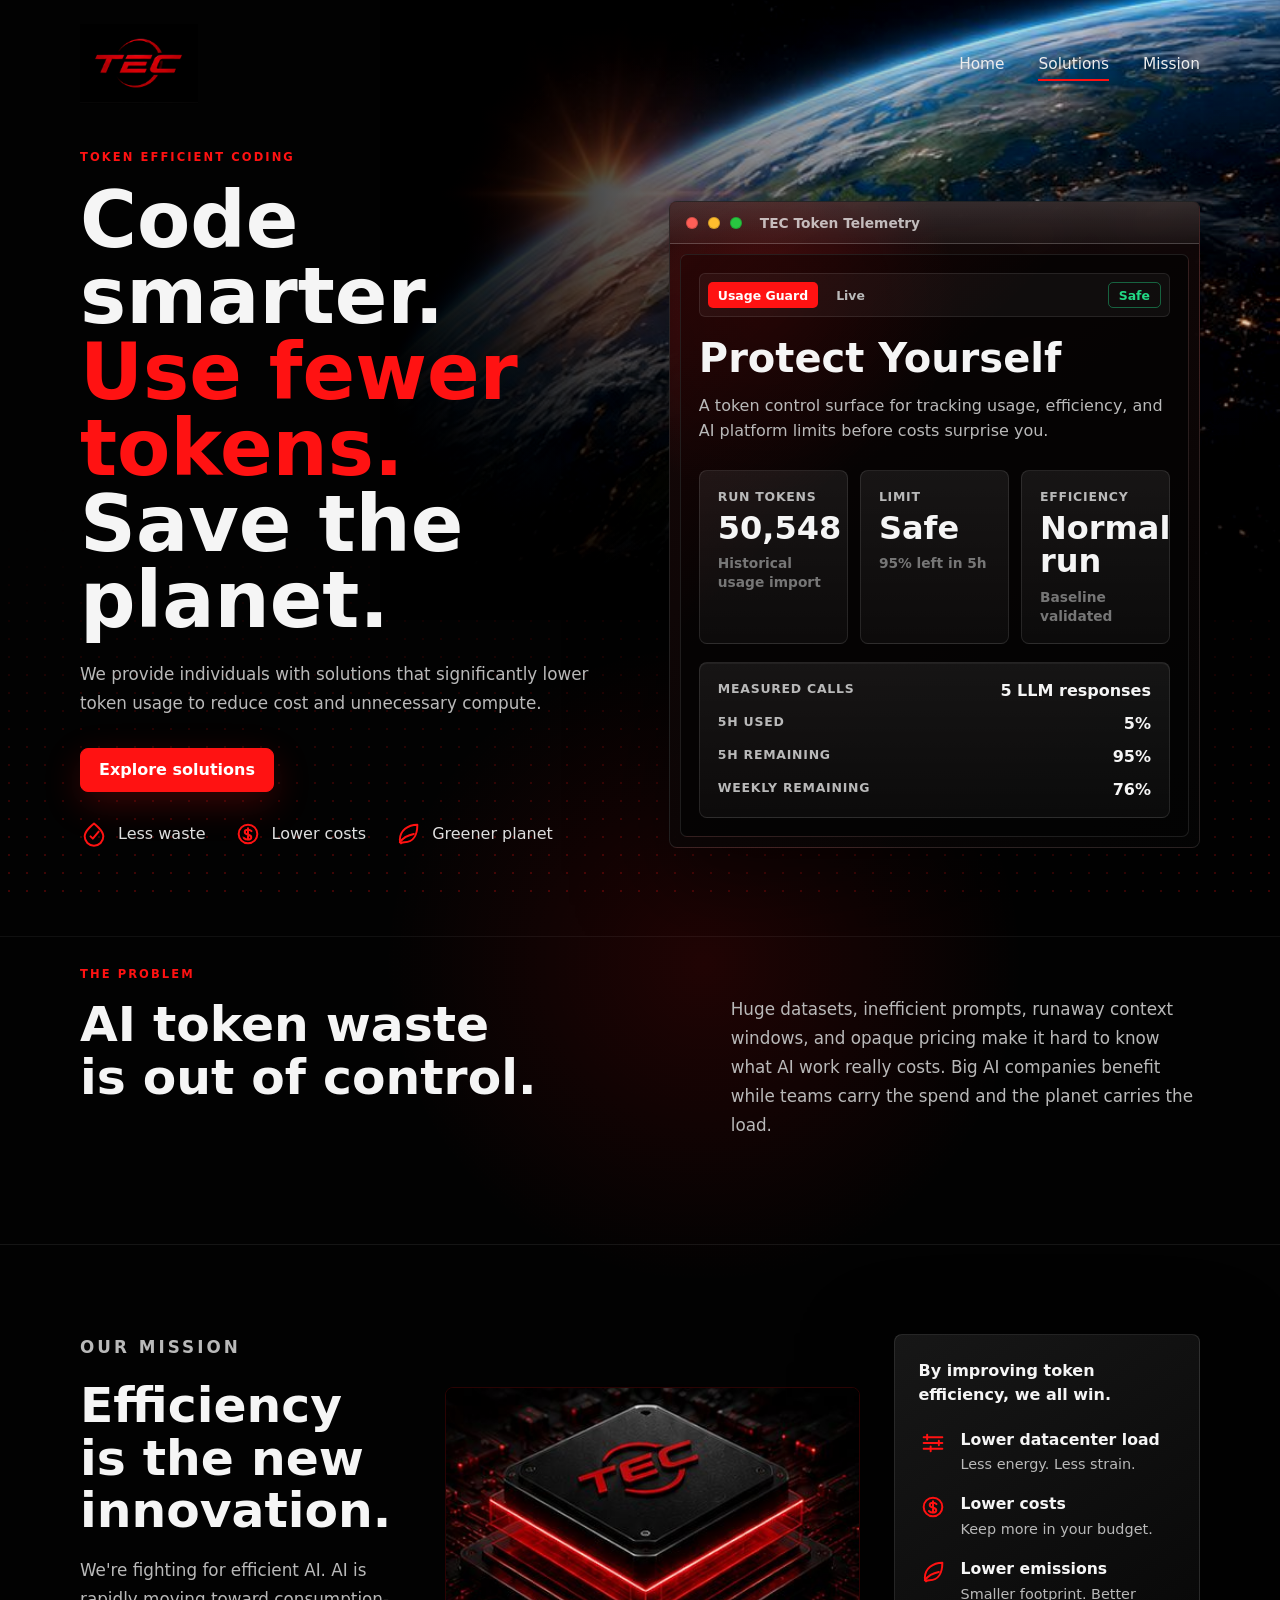
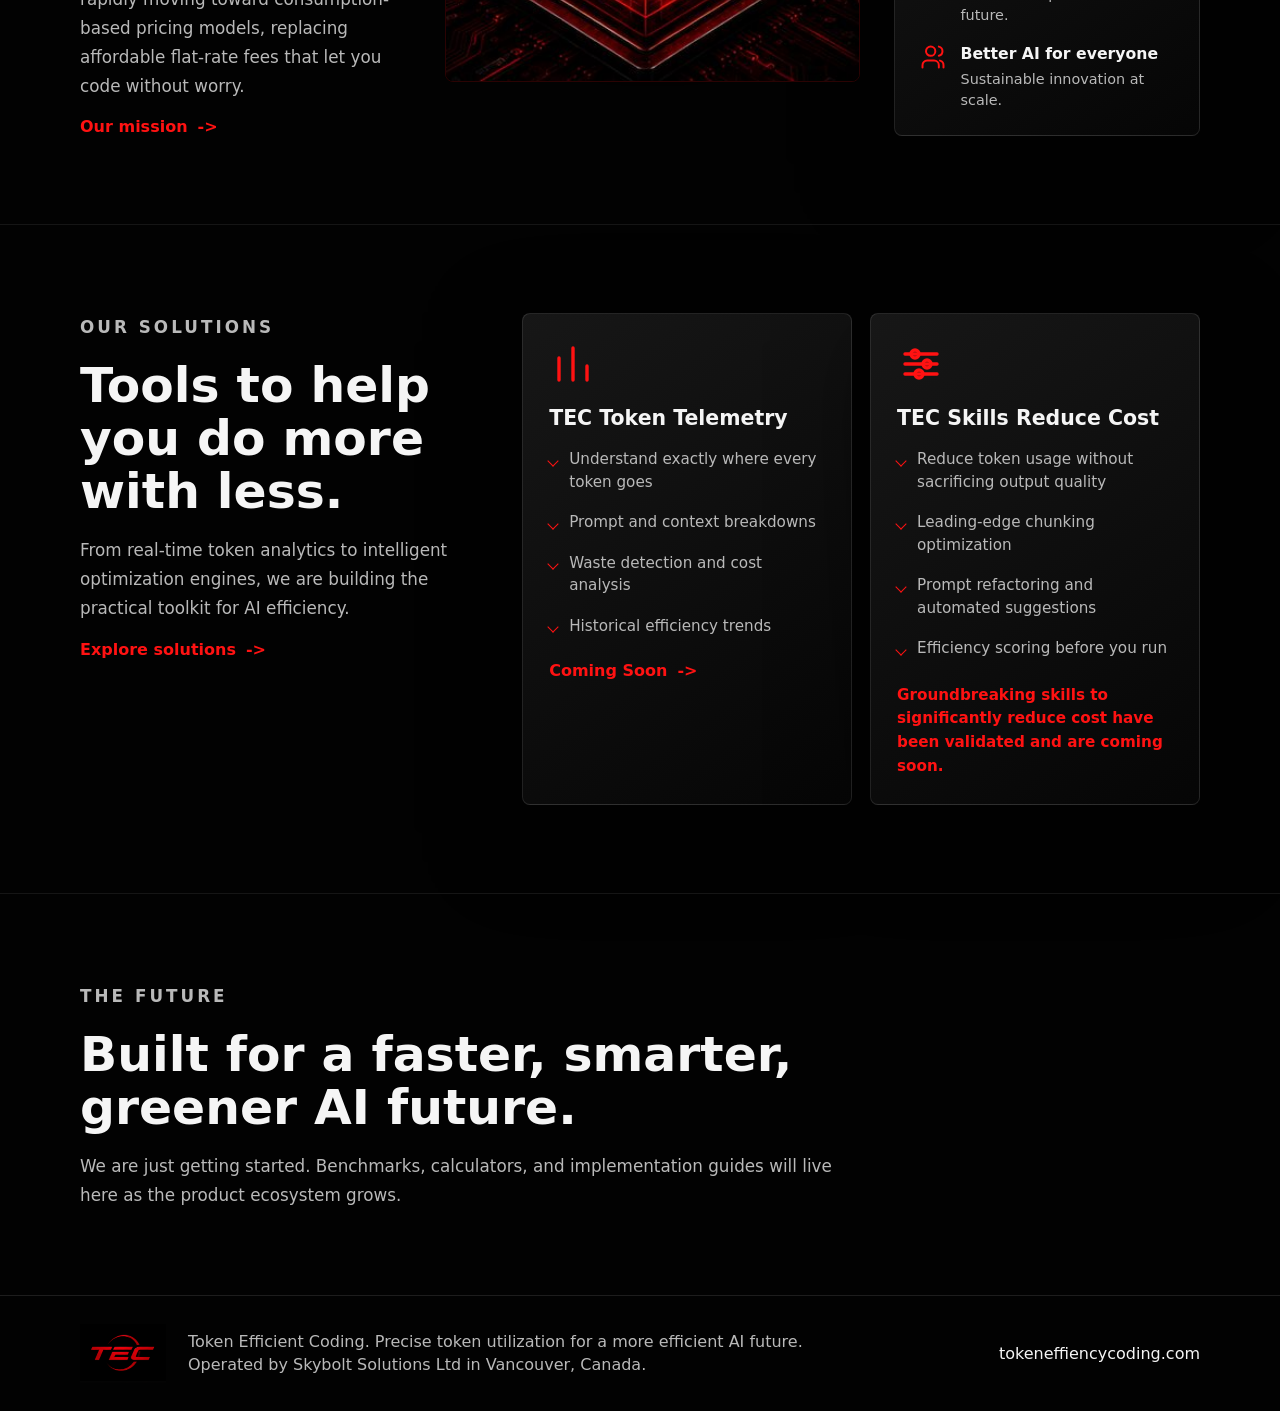
==== index.html @ a9af1e2c "Initial Token Efficient Coding site" ====
<!doctype html>
<html lang="en">
  <head>
    <meta charset="utf-8">
    <meta name="viewport" content="width=device-width, initial-scale=1">
    <meta
      name="description"
      content="Token Efficient Coding helps teams understand token utilization, reduce AI waste, lower costs, and build greener AI systems."
    >
    <title>Token Efficient Coding</title>
    <link rel="icon" href="assets/tec-logo-primary.png">
    <link rel="preload" href="assets/hero-earth.jpg" as="image">
    <link rel="stylesheet" href="styles.css">
  </head>
  <body>
    <header class="site-header" data-header>
      <a class="brand" href="#home" aria-label="Token Efficient Coding home">
        <img src="assets/tec-logo-primary.png" alt="TEC">
      </a>

      <button class="nav-toggle" type="button" aria-label="Open navigation" aria-expanded="false" data-nav-toggle>
        <span></span>
        <span></span>
        <span></span>
      </button>

      <nav class="site-nav" aria-label="Primary navigation" data-nav>
        <a href="#home" class="is-active">Home</a>
        <a href="#solutions">Solutions</a>
        <a href="mission.html">Mission</a>
      </nav>
    </header>

    <main id="home">
      <section class="hero section-pad" aria-labelledby="hero-title">
        <div class="hero-media" aria-hidden="true"></div>
        <div class="shell hero-grid">
          <div class="hero-copy">
            <p class="eyebrow">Token Efficient Coding</p>
            <h1 id="hero-title">
              Code smarter.
              <span>Use fewer tokens.</span>
              Save the planet.
            </h1>
            <p class="lede">
              We provide individuals with solutions that significantly lower token usage to
              reduce cost and unnecessary compute.
            </p>

            <div class="hero-actions" aria-label="Primary actions">
              <a class="button primary" href="#solutions">Explore solutions</a>
            </div>

            <ul class="value-list" aria-label="Core benefits">
              <li>
                <svg viewBox="0 0 24 24" aria-hidden="true"><path d="M4 14a8 8 0 0 0 16 0c0-5-8-11-8-11S4 9 4 14Z"></path><path d="m9 14 2 2 5-6"></path></svg>
                Less waste
              </li>
              <li>
                <svg viewBox="0 0 24 24" aria-hidden="true"><circle cx="12" cy="12" r="8"></circle><path d="M12 7v10M15 9.5c-.7-.8-1.7-1.2-3-1.2-1.7 0-2.8.8-2.8 2 0 3.2 5.6 1.4 5.6 4.4 0 1.2-1 2.1-2.9 2.1-1.4 0-2.6-.5-3.4-1.4"></path></svg>
                Lower costs
              </li>
              <li>
                <svg viewBox="0 0 24 24" aria-hidden="true"><path d="M20 4C12 4 5 9 5 17c0 2 1 3 1 3s1-1 3-1c8 0 11-7 11-15Z"></path><path d="M5 19c3-4 7-6 12-7"></path></svg>
                Greener planet
              </li>
            </ul>
          </div>

          <aside class="telemetry-card" aria-label="TEC token telemetry preview">
            <div class="telemetry-window">
              <span></span>
              <span></span>
              <span></span>
              <strong>TEC Token Telemetry</strong>
            </div>
            <div class="telemetry-body">
              <div class="telemetry-toolbar" aria-label="Telemetry controls">
                <span>Usage Guard</span>
                <span>Live</span>
                <span>Safe</span>
              </div>
              <h2>Protect Yourself</h2>
              <p class="telemetry-lede">
                A token control surface for tracking usage, efficiency, and AI platform limits
                before costs surprise you.
              </p>
              <div class="telemetry-stats">
                <div>
                  <span>Run tokens</span>
                  <strong>50,548</strong>
                  <em>Historical usage import</em>
                </div>
                <div>
                  <span>Limit</span>
                  <strong>Safe</strong>
                  <em>95% left in 5h</em>
                </div>
                <div>
                  <span>Efficiency</span>
                  <strong>Normal run</strong>
                  <em>Baseline validated</em>
                </div>
              </div>
              <div class="telemetry-panel">
                <div><span>Measured calls</span><strong>5 LLM responses</strong></div>
                <div><span>5h used</span><strong>5%</strong></div>
                <div><span>5h remaining</span><strong>95%</strong></div>
                <div><span>Weekly remaining</span><strong>76%</strong></div>
              </div>
            </div>
          </aside>
        </div>
      </section>

      <section class="problem section-pad" aria-labelledby="problem-title">
        <div class="shell split">
          <div>
            <p class="eyebrow">The Problem</p>
            <h2 id="problem-title">AI token waste is out of control.</h2>
          </div>
          <div class="copy-block">
            <p>
              Huge datasets, inefficient prompts, runaway context windows, and opaque pricing
              make it hard to know what AI work really costs. Big AI companies benefit while
              teams carry the spend and the planet carries the load.
            </p>
          </div>
        </div>
      </section>

      <section id="mission" class="mission section-pad" aria-labelledby="mission-title">
        <div class="shell mission-grid">
          <div class="mission-copy">
            <p class="eyebrow">Our Mission</p>
            <h2 id="mission-title">Efficiency is the new innovation.</h2>
            <p>
              We're fighting for efficient AI. AI is rapidly moving toward consumption-based
              pricing models, replacing affordable flat-rate fees that let you code without worry.
            </p>
            <a class="text-link" href="mission.html">Our mission</a>
          </div>

          <div class="chip-visual">
            <img src="assets/tec-chip.jpg" alt="TEC chip glowing red on a circuit board">
          </div>

          <div class="benefit-panel">
            <p>By improving token efficiency, we all win.</p>
            <ul>
              <li>
                <svg viewBox="0 0 24 24" aria-hidden="true"><path d="M4 7h16M4 12h16M4 17h16"></path><path d="M7 5v4M17 10v4M10 15v4"></path></svg>
                <span><strong>Lower datacenter load</strong>Less energy. Less strain.</span>
              </li>
              <li>
                <svg viewBox="0 0 24 24" aria-hidden="true"><circle cx="12" cy="12" r="8"></circle><path d="M12 7v10M15 9.5c-.7-.8-1.7-1.2-3-1.2-1.7 0-2.8.8-2.8 2 0 3.2 5.6 1.4 5.6 4.4 0 1.2-1 2.1-2.9 2.1-1.4 0-2.6-.5-3.4-1.4"></path></svg>
                <span><strong>Lower costs</strong>Keep more in your budget.</span>
              </li>
              <li>
                <svg viewBox="0 0 24 24" aria-hidden="true"><path d="M20 4C12 4 5 9 5 17c0 2 1 3 1 3s1-1 3-1c8 0 11-7 11-15Z"></path><path d="M5 19c3-4 7-6 12-7"></path></svg>
                <span><strong>Lower emissions</strong>Smaller footprint. Better future.</span>
              </li>
              <li>
                <svg viewBox="0 0 24 24" aria-hidden="true"><path d="M17 21v-2a4 4 0 0 0-4-4H7a4 4 0 0 0-4 4v2"></path><circle cx="10" cy="7" r="4"></circle><path d="M21 21v-2a4 4 0 0 0-3-3.9"></path><path d="M17 3.1a4 4 0 0 1 0 7.8"></path></svg>
                <span><strong>Better AI for everyone</strong>Sustainable innovation at scale.</span>
              </li>
            </ul>
          </div>
        </div>
      </section>

      <section id="solutions" class="solutions section-pad" aria-labelledby="solutions-title">
        <div class="shell solutions-grid">
          <div class="section-intro">
            <p class="eyebrow">Our Solutions</p>
            <h2 id="solutions-title">Tools to help you do more with less.</h2>
            <p>
              From real-time token analytics to intelligent optimization engines, we are
              building the practical toolkit for AI efficiency.
            </p>
            <a class="text-link" href="#documentation">Explore solutions</a>
          </div>

          <article class="solution-card">
            <svg class="solution-icon" viewBox="0 0 24 24" aria-hidden="true"><path d="M5 20V9M12 20V4M19 20v-7"></path></svg>
            <h3>TEC Token Telemetry</h3>
            <ul>
              <li>Understand exactly where every token goes</li>
              <li>Prompt and context breakdowns</li>
              <li>Waste detection and cost analysis</li>
              <li>Historical efficiency trends</li>
            </ul>
            <a class="text-link" href="#documentation">Coming Soon</a>
          </article>

          <article class="solution-card">
            <svg class="solution-icon" viewBox="0 0 24 24" aria-hidden="true"><path d="M4 7h16M4 12h16M4 17h16"></path><circle cx="9" cy="7" r="2"></circle><circle cx="15" cy="12" r="2"></circle><circle cx="11" cy="17" r="2"></circle></svg>
            <h3>TEC Skills Reduce Cost</h3>
            <ul>
              <li>Reduce token usage without sacrificing output quality</li>
              <li>Leading-edge chunking optimization</li>
              <li>Prompt refactoring and automated suggestions</li>
              <li>Efficiency scoring before you run</li>
            </ul>
            <p class="coming-soon">Groundbreaking skills to significantly reduce cost have been validated and are coming soon.</p>
          </article>
        </div>
      </section>

      <section id="documentation" class="future section-pad" aria-labelledby="future-title">
        <div class="shell future-grid">
          <div>
            <p class="eyebrow">The Future</p>
            <h2 id="future-title">Built for a faster, smarter, greener AI future.</h2>
            <p>
              We are just getting started. Benchmarks, calculators, and implementation
              guides will live here as the product ecosystem grows.
            </p>
          </div>
        </div>
      </section>
    </main>

    <footer class="site-footer">
      <div class="shell footer-inner">
        <img src="assets/tec-logo-primary.png" alt="TEC">
        <div class="footer-copy">
          <p>Token Efficient Coding. Precise token utilization for a more efficient AI future.</p>
          <p>Operated by Skybolt Solutions Ltd in Vancouver, Canada.</p>
        </div>
        <a href="https://tokeneffiencycoding.com">tokeneffiencycoding.com</a>
      </div>
    </footer>

    <script src="script.js"></script>
  </body>
</html>
---- styles.css ----
:root {
  color-scheme: dark;
  --bg: #020202;
  --bg-soft: #080808;
  --panel: rgba(18, 18, 18, .74);
  --panel-strong: rgba(22, 22, 22, .92);
  --line: rgba(255, 255, 255, .11);
  --line-strong: rgba(255, 255, 255, .18);
  --text: #f5f5f5;
  --muted: #b9b9b9;
  --dim: #767676;
  --red: #ff1212;
  --red-soft: rgba(255, 18, 18, .14);
  --green: #22d985;
  --amber: #ffb454;
  --shell: min(1120px, calc(100% - 48px));
  --radius: 8px;
  --shadow: 0 28px 90px rgba(0, 0, 0, .52);
  font-family: Inter, ui-sans-serif, system-ui, -apple-system, BlinkMacSystemFont, "Segoe UI", sans-serif;
}

* {
  box-sizing: border-box;
}

html {
  scroll-behavior: smooth;
}

body {
  margin: 0;
  min-width: 320px;
  background:
    radial-gradient(circle at 80% 4%, rgba(40, 133, 197, .22), transparent 28rem),
    radial-gradient(circle at 55% 32%, rgba(255, 18, 18, .12), transparent 20rem),
    var(--bg);
  color: var(--text);
}

body::after {
  content: "";
  position: fixed;
  inset: auto 0 0;
  z-index: -1;
  height: 42vh;
  pointer-events: none;
  background-image: radial-gradient(circle, rgba(255, 18, 18, .34) 0 1px, transparent 1.4px);
  background-size: 18px 18px;
  mask-image: linear-gradient(to top, rgba(0, 0, 0, .75), transparent);
}

img,
svg {
  display: block;
}

a {
  color: inherit;
  text-decoration: none;
}

.shell {
  width: var(--shell);
  margin-inline: auto;
}

.section-pad {
  padding: 88px 0;
}

.site-header {
  position: fixed;
  top: 0;
  left: 0;
  right: 0;
  z-index: 10;
  display: flex;
  align-items: center;
  justify-content: space-between;
  width: var(--shell);
  margin: 0 auto;
  padding: 24px 0;
  transition: padding .2s ease, background .2s ease, border-color .2s ease;
}

.site-header.is-scrolled {
  width: min(1120px, calc(100% - 24px));
  margin-top: 10px;
  padding: 10px 14px;
  background: rgba(0, 0, 0, .78);
  border: 1px solid var(--line);
  border-radius: var(--radius);
  backdrop-filter: blur(18px);
}

.brand img {
  width: 118px;
  height: auto;
}

.site-nav {
  display: flex;
  align-items: center;
  gap: 34px;
  color: #ededed;
  font-size: .96rem;
}

.site-nav a {
  position: relative;
  padding: 8px 0;
}

.site-nav a::after {
  content: "";
  position: absolute;
  left: 0;
  right: 0;
  bottom: 0;
  height: 2px;
  background: var(--red);
  transform: scaleX(0);
  transform-origin: left;
  transition: transform .18s ease;
}

.site-nav a:hover::after,
.site-nav a.is-active::after {
  transform: scaleX(1);
}

.nav-toggle {
  display: none;
}

.hero {
  position: relative;
  min-height: 820px;
  padding-top: 150px;
  overflow: hidden;
}

.hero-media {
  position: absolute;
  inset: 0 0 auto auto;
  width: min(72vw, 900px);
  height: 620px;
  background:
    linear-gradient(90deg, #020202 0%, rgba(2, 2, 2, .72) 22%, rgba(2, 2, 2, .16) 58%, rgba(2, 2, 2, .02) 100%),
    linear-gradient(0deg, #020202 0%, rgba(2, 2, 2, 0) 36%),
    url("assets/hero-earth.jpg") center / cover no-repeat;
  filter: saturate(1.04) contrast(1.04);
}

.hero-grid {
  position: relative;
  display: grid;
  grid-template-columns: minmax(0, 1.02fr) minmax(360px, .98fr);
  gap: 36px;
  align-items: end;
}

.hero-copy {
  max-width: 570px;
}

.eyebrow {
  margin: 0 0 18px;
  color: var(--red);
  font-size: .72rem;
  font-weight: 800;
  letter-spacing: .18em;
  text-transform: uppercase;
}

h1,
h2,
h3,
p {
  margin-top: 0;
}

h1 {
  margin-bottom: 22px;
  font-size: clamp(3.4rem, 4.85rem, 4.85rem);
  line-height: .98;
  letter-spacing: 0;
  text-wrap: balance;
}

h1 span {
  display: block;
  color: var(--red);
}

h2 {
  margin-bottom: 18px;
  font-size: clamp(2.2rem, 3.05rem, 3.05rem);
  line-height: 1.08;
  letter-spacing: 0;
  text-wrap: balance;
}

h3 {
  margin-bottom: 18px;
  font-size: 1.28rem;
}

.lede,
.copy-block p,
.mission-copy p,
.section-intro p,
.future p {
  color: var(--muted);
  font-size: 1.05rem;
  line-height: 1.72;
}

.hero-actions {
  display: flex;
  flex-wrap: wrap;
  gap: 12px;
  margin: 30px 0 28px;
}

.button {
  display: inline-flex;
  align-items: center;
  justify-content: center;
  min-height: 44px;
  padding: 0 18px;
  border: 1px solid var(--line-strong);
  border-radius: var(--radius);
  font-weight: 760;
  transition: transform .18s ease, border-color .18s ease, background .18s ease;
}

.button:hover,
.text-link:hover {
  transform: translateY(-1px);
}

.button.primary {
  background: var(--red);
  border-color: var(--red);
  color: #fff;
  box-shadow: 0 12px 36px rgba(255, 18, 18, .22);
}

.button.ghost {
  background: rgba(255, 255, 255, .04);
}

.value-list {
  display: flex;
  flex-wrap: wrap;
  gap: 16px 28px;
  padding: 0;
  margin: 0;
  list-style: none;
  color: #dfdfdf;
}

.value-list li {
  display: flex;
  align-items: center;
  gap: 10px;
}

.value-list svg,
.benefit-panel svg {
  width: 28px;
  height: 28px;
  flex: 0 0 auto;
  stroke: var(--red);
  fill: none;
  stroke-width: 1.7;
  stroke-linecap: round;
  stroke-linejoin: round;
}

.metric-card,
.telemetry-card,
.benefit-panel,
.solution-card {
  border: 1px solid var(--line);
  border-radius: var(--radius);
  background: linear-gradient(145deg, rgba(26, 26, 26, .88), rgba(7, 7, 7, .78));
  box-shadow: var(--shadow);
}

.metric-card {
  align-self: end;
  padding: 22px;
  backdrop-filter: blur(12px);
}

.telemetry-card {
  align-self: end;
  overflow: hidden;
  padding: 0;
  background:
    radial-gradient(circle at 18% 16%, rgba(255, 18, 18, .22), transparent 12rem),
    linear-gradient(145deg, rgba(24, 8, 8, .95), rgba(4, 4, 4, .9));
  backdrop-filter: blur(12px);
}

.telemetry-window {
  display: flex;
  align-items: center;
  gap: 10px;
  min-height: 42px;
  padding: 0 16px;
  border-bottom: 1px solid rgba(255, 255, 255, .12);
  background: linear-gradient(180deg, rgba(255, 255, 255, .14), rgba(255, 255, 255, .045));
  color: rgba(255, 255, 255, .7);
  font-weight: 850;
}

.telemetry-window span {
  width: 12px;
  height: 12px;
  border-radius: 999px;
  box-shadow: inset 0 0 0 1px rgba(0, 0, 0, .18);
}

.telemetry-window span:nth-child(1) {
  background: #ff5f57;
}

.telemetry-window span:nth-child(2) {
  background: #ffbd2e;
}

.telemetry-window span:nth-child(3) {
  background: #28c840;
}

.telemetry-window strong {
  margin-left: 8px;
  font-size: .86rem;
}

.telemetry-body {
  margin: 10px;
  padding: 18px;
  border: 1px solid rgba(255, 255, 255, .1);
  border-radius: 7px;
  background:
    linear-gradient(135deg, rgba(255, 18, 18, .1), transparent 35%),
    rgba(3, 3, 3, .72);
}

.telemetry-toolbar {
  display: flex;
  align-items: center;
  gap: 8px;
  margin-bottom: 20px;
  padding: 8px;
  border: 1px solid rgba(255, 255, 255, .09);
  border-radius: 6px;
  background: rgba(255, 255, 255, .045);
}

.telemetry-toolbar span {
  display: inline-flex;
  min-height: 26px;
  align-items: center;
  border-radius: 5px;
  padding: 0 10px;
  color: var(--muted);
  font-size: .78rem;
  font-weight: 850;
}

.telemetry-toolbar span:first-child {
  background: var(--red);
  color: #fff;
}

.telemetry-toolbar span:last-child {
  margin-left: auto;
  border: 1px solid rgba(34, 217, 133, .42);
  color: var(--green);
}

.telemetry-card h2 {
  margin-bottom: 12px;
  font-size: clamp(2rem, 2.5rem, 2.5rem);
}

.telemetry-lede {
  max-width: 560px;
  color: var(--muted);
  line-height: 1.6;
}

.telemetry-stats {
  display: grid;
  grid-template-columns: repeat(3, 1fr);
  gap: 12px;
  margin: 26px 0 18px;
}

.telemetry-stats div,
.telemetry-panel {
  border: 1px solid rgba(255, 255, 255, .1);
  border-radius: var(--radius);
  background: linear-gradient(180deg, rgba(255, 255, 255, .075), rgba(255, 255, 255, .035));
}

.telemetry-stats div {
  min-width: 0;
  padding: 18px;
}

.telemetry-stats span,
.telemetry-panel span {
  display: block;
  color: var(--muted);
  font-size: .78rem;
  font-weight: 850;
  letter-spacing: .06em;
  text-transform: uppercase;
}

.telemetry-stats strong {
  display: block;
  margin: 8px 0;
  font-size: clamp(1.35rem, 2rem, 2rem);
  line-height: 1.05;
}

.telemetry-stats em {
  color: var(--dim);
  font-size: .86rem;
  font-style: normal;
  font-weight: 750;
}

.telemetry-panel {
  display: grid;
  gap: 14px;
  padding: 18px;
  box-shadow: inset 0 1px 0 rgba(255, 255, 255, .05);
}

.telemetry-panel div {
  display: flex;
  justify-content: space-between;
  gap: 18px;
}

.telemetry-panel strong {
  color: var(--text);
}

.card-heading,
.metric-row {
  display: flex;
  align-items: baseline;
  justify-content: space-between;
  gap: 18px;
}

.card-heading h2 {
  margin-bottom: 16px;
  font-size: 1.05rem;
}

.card-heading span,
.metric-row p,
.metric-grid span,
.metric-grid em {
  color: var(--muted);
  font-size: .77rem;
  font-style: normal;
}

.metric-row strong {
  font-size: 2rem;
  line-height: 1;
}

.delta,
.metric-grid em {
  color: var(--red);
  font-weight: 800;
}

.chart {
  height: 180px;
  margin: 18px 0;
  padding: 10px 0 0;
  border-bottom: 1px solid var(--line);
  background-image: linear-gradient(rgba(255, 255, 255, .06) 1px, transparent 1px);
  background-size: 100% 40px;
}

.chart svg {
  width: 100%;
  height: 100%;
}

.chart .area {
  fill: url("#chart-fill");
}

.chart .line {
  fill: none;
  stroke: var(--red);
  stroke-width: 4;
  stroke-linecap: round;
  stroke-linejoin: round;
}

.metric-grid {
  display: grid;
  grid-template-columns: repeat(3, 1fr);
  gap: 10px;
}

.metric-grid div {
  min-width: 0;
  padding: 14px;
  border-radius: 6px;
  background: rgba(255, 255, 255, .04);
}

.metric-grid strong {
  display: block;
  margin: 7px 0 3px;
  font-size: 1.22rem;
}

.metric-grid div:first-child em {
  color: var(--green);
}

.problem {
  padding-top: 30px;
  border-top: 1px solid rgba(255, 255, 255, .06);
}

.split {
  display: grid;
  grid-template-columns: minmax(0, .9fr) minmax(300px, .74fr);
  gap: 80px;
  align-items: start;
}

.copy-block {
  padding-top: 28px;
}

.text-link {
  display: inline-flex;
  align-items: center;
  gap: 10px;
  color: var(--red);
  font-weight: 800;
  transition: transform .18s ease;
}

.text-link::after {
  content: "->";
  font-weight: 900;
}

.mission,
.solutions,
.future {
  border-top: 1px solid rgba(255, 255, 255, .08);
}

.mission-grid {
  display: grid;
  grid-template-columns: minmax(250px, .8fr) minmax(280px, 1fr) minmax(260px, .74fr);
  gap: 34px;
  align-items: center;
}

.chip-visual {
  position: relative;
  min-height: 310px;
  display: grid;
  place-items: center;
}

.chip-visual::before {
  content: "";
  position: absolute;
  inset: 9% 0;
  background: radial-gradient(circle, rgba(255, 18, 18, .34), transparent 62%);
  filter: blur(14px);
}

.chip-visual img {
  position: relative;
  width: 100%;
  max-width: 450px;
  border-radius: var(--radius);
  border: 1px solid rgba(255, 18, 18, .16);
}

.benefit-panel {
  padding: 24px;
}

.benefit-panel p {
  margin-bottom: 22px;
  font-weight: 800;
  line-height: 1.5;
}

.benefit-panel ul,
.solution-card ul {
  display: grid;
  gap: 18px;
  padding: 0;
  margin: 0;
  list-style: none;
}

.benefit-panel li {
  display: flex;
  gap: 14px;
}

.benefit-panel strong,
.benefit-panel span span {
  display: block;
}

.benefit-panel span {
  color: var(--muted);
  font-size: .9rem;
  line-height: 1.45;
}

.benefit-panel strong {
  margin-bottom: 3px;
  color: var(--text);
  font-size: .98rem;
}

.solutions-grid {
  display: grid;
  grid-template-columns: minmax(250px, .9fr) repeat(2, minmax(260px, .7fr));
  gap: 18px;
  align-items: stretch;
}

.section-intro {
  padding-right: 26px;
}

.solution-card {
  padding: 26px;
}

.solution-icon {
  width: 48px;
  height: 48px;
  margin-bottom: 18px;
  stroke: var(--red);
  fill: none;
  stroke-width: 1.7;
  stroke-linecap: round;
  stroke-linejoin: round;
}

.solution-card ul {
  margin-bottom: 24px;
  color: var(--muted);
  font-size: .95rem;
  line-height: 1.48;
}

.solution-card li {
  position: relative;
  padding-left: 20px;
}

.solution-card li::before {
  content: "";
  position: absolute;
  left: 0;
  top: .55em;
  width: 7px;
  height: 7px;
  border-right: 1.5px solid var(--red);
  border-bottom: 1.5px solid var(--red);
  transform: rotate(45deg);
}

.coming-soon {
  margin: 0;
  color: var(--red);
  font-size: .95rem;
  font-weight: 800;
  line-height: 1.55;
}

.future {
  position: relative;
  overflow: hidden;
  padding-bottom: 68px;
}

.future-grid {
  display: grid;
  grid-template-columns: minmax(280px, 760px);
  gap: 24px;
  align-items: end;
}

.future-stat {
  min-height: 112px;
  display: grid;
  align-content: center;
  justify-items: center;
  gap: 6px;
  padding: 18px 10px;
  border-left: 1px solid var(--line);
  text-align: center;
}

.future-stat strong {
  color: var(--text);
  font-size: 1.05rem;
}

.future-stat span {
  color: var(--muted);
}

.site-footer {
  border-top: 1px solid var(--line);
  padding: 28px 0;
  color: var(--muted);
}

.footer-inner {
  display: flex;
  align-items: center;
  gap: 22px;
}

.footer-inner img {
  width: 86px;
}

.footer-copy {
  display: grid;
  gap: 4px;
}

.footer-copy p {
  margin: 0;
}

.footer-inner a {
  margin-left: auto;
  color: var(--text);
}

.mission-article {
  position: relative;
  min-height: 100vh;
  padding-top: 160px;
  overflow: hidden;
}

.mission-hero-media {
  position: absolute;
  inset: 0 0 auto auto;
  width: min(58vw, 760px);
  height: 520px;
  background:
    linear-gradient(90deg, #020202 0%, rgba(2, 2, 2, .58) 44%, rgba(2, 2, 2, .06) 100%),
    linear-gradient(0deg, #020202 0%, rgba(2, 2, 2, 0) 42%),
    url("assets/hero-earth.jpg") center / cover no-repeat;
  opacity: .6;
}

.article-shell {
  position: relative;
  max-width: 880px;
}

.article-shell h1 {
  max-width: 760px;
  margin-bottom: 20px;
}

.article-lede {
  max-width: 760px;
  color: var(--muted);
  font-size: 1.35rem;
  line-height: 1.58;
}

.article-body {
  margin: 46px 0 30px;
  padding: 34px;
  border: 1px solid var(--line);
  border-radius: var(--radius);
  background: linear-gradient(145deg, rgba(18, 18, 18, .84), rgba(6, 6, 6, .72));
  box-shadow: var(--shadow);
}

.article-body p,
.article-body li {
  color: var(--muted);
  font-size: 1.08rem;
  line-height: 1.75;
}

.article-body ul {
  display: grid;
  gap: 10px;
  margin: 0 0 26px;
  padding-left: 1.2rem;
}

.article-close {
  display: flex;
  flex-wrap: wrap;
  gap: 12px 24px;
  margin-top: 28px;
  color: var(--red);
  font-size: 1.18rem;
}

@media (max-width: 920px) {
  :root {
    --shell: min(100% - 32px, 760px);
  }

  .section-pad {
    padding: 68px 0;
  }

  .site-header {
    padding: 18px 0;
  }

  .nav-toggle {
    display: inline-flex;
    flex-direction: column;
    align-items: center;
    justify-content: center;
    gap: 4px;
    width: 44px;
    height: 44px;
    border: 1px solid var(--line);
    border-radius: var(--radius);
    background: rgba(255, 255, 255, .04);
    color: #fff;
  }

  .nav-toggle span {
    width: 18px;
    height: 2px;
    background: currentColor;
    transition: opacity .18s ease, transform .18s ease;
  }

  .nav-toggle[aria-expanded="true"] span:first-child {
    transform: translateY(6px) rotate(45deg);
  }

  .nav-toggle[aria-expanded="true"] span:nth-child(2) {
    opacity: 0;
  }

  .nav-toggle[aria-expanded="true"] span:last-child {
    transform: translateY(-6px) rotate(-45deg);
  }

  .site-nav {
    position: absolute;
    top: calc(100% + 8px);
    right: 0;
    display: none;
    width: min(280px, calc(100vw - 32px));
    padding: 14px;
    border: 1px solid var(--line);
    border-radius: var(--radius);
    background: rgba(0, 0, 0, .92);
    backdrop-filter: blur(18px);
  }

  .site-nav.is-open {
    display: grid;
    gap: 8px;
  }

  .site-nav a {
    padding: 10px 6px;
  }

  .hero {
    min-height: 0;
    padding-top: 128px;
  }

  .hero-media {
    width: 100%;
    height: 520px;
    opacity: .78;
    background:
      linear-gradient(90deg, #020202 0%, rgba(2, 2, 2, .66) 45%, rgba(2, 2, 2, .12) 100%),
      linear-gradient(0deg, #020202 0%, rgba(2, 2, 2, 0) 42%),
      url("assets/hero-earth.jpg") center top / cover no-repeat;
  }

  .hero-grid,
  .split,
  .mission-grid,
  .solutions-grid,
  .future-grid {
    grid-template-columns: 1fr;
  }

  .hero-copy {
    max-width: 680px;
  }

  h1 {
    font-size: 3.4rem;
  }

  .metric-card,
  .telemetry-card {
    margin-top: 32px;
  }

  .telemetry-stats {
    grid-template-columns: 1fr;
  }

  .copy-block {
    padding-top: 0;
  }

  .mission-grid,
  .solutions-grid {
    gap: 22px;
  }

  .section-intro {
    padding-right: 0;
  }

  .future-stat {
    min-height: 92px;
    border-left: 0;
    border-top: 1px solid var(--line);
  }

  .mission-article {
    padding-top: 128px;
  }

  .mission-hero-media {
    width: 100%;
    height: 420px;
    opacity: .48;
  }

  .footer-inner {
    flex-wrap: wrap;
  }

  .footer-inner a {
    width: 100%;
    margin-left: 0;
  }
}

@media (max-width: 560px) {
  :root {
    --shell: min(100% - 24px, 520px);
  }

  .brand img {
    width: 92px;
  }

  h1 {
    font-size: 2.78rem;
  }

  h2 {
    font-size: 2rem;
  }

  .lede,
  .copy-block p,
  .mission-copy p,
  .section-intro p,
  .future p {
    font-size: 1rem;
  }

  .hero-actions,
  .value-list {
    display: grid;
  }

  .button {
    width: 100%;
  }

  .metric-card,
  .telemetry-card,
  .benefit-panel,
  .solution-card {
    padding: 18px;
  }

  .telemetry-card h2 {
    font-size: 2rem;
  }

  .telemetry-panel div {
    display: grid;
    gap: 4px;
  }

  .metric-row {
    display: grid;
    gap: 8px;
  }

  .metric-grid {
    grid-template-columns: 1fr;
  }

  .chart {
    height: 150px;
  }

  .chip-visual {
    min-height: 230px;
  }

  .article-body {
    padding: 22px;
  }

  .article-lede {
    font-size: 1.1rem;
  }
}

@media (prefers-reduced-motion: reduce) {
  *,
  *::before,
  *::after {
    scroll-behavior: auto !important;
    transition: none !important;
  }
}
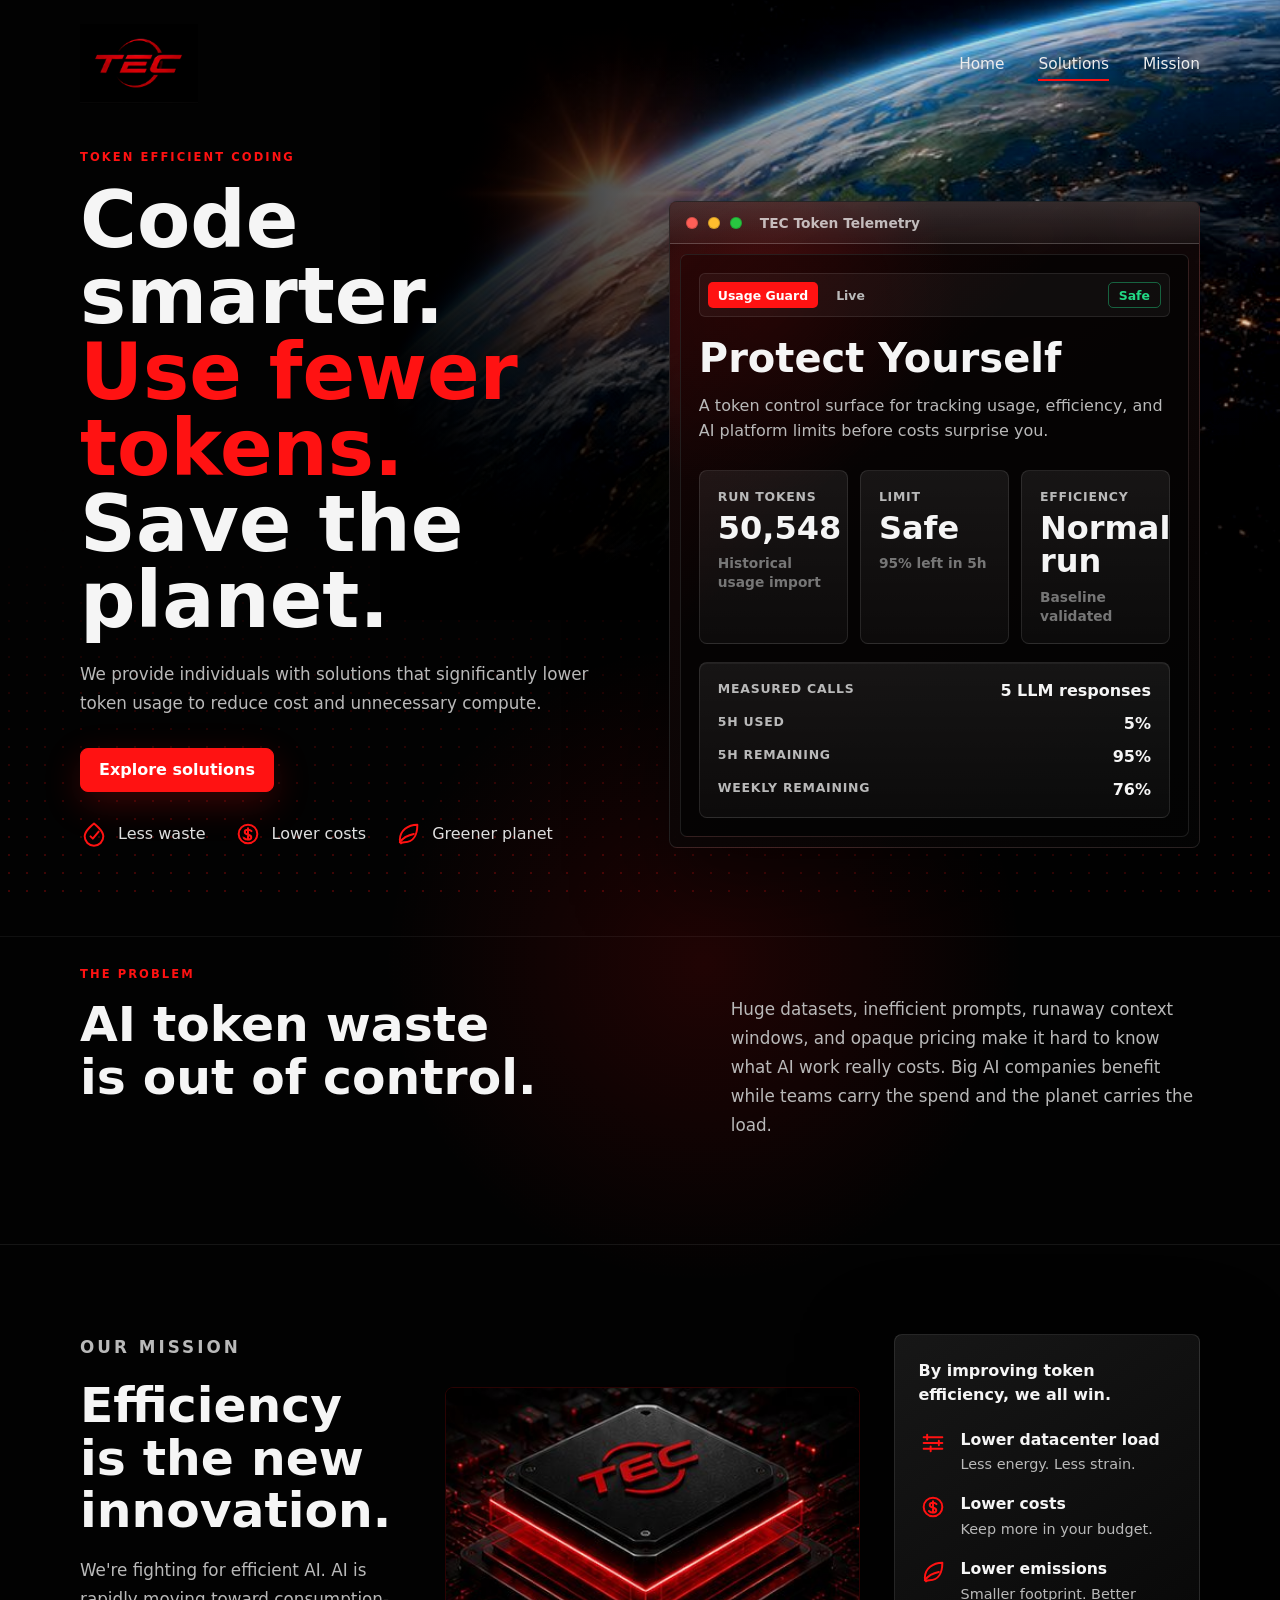
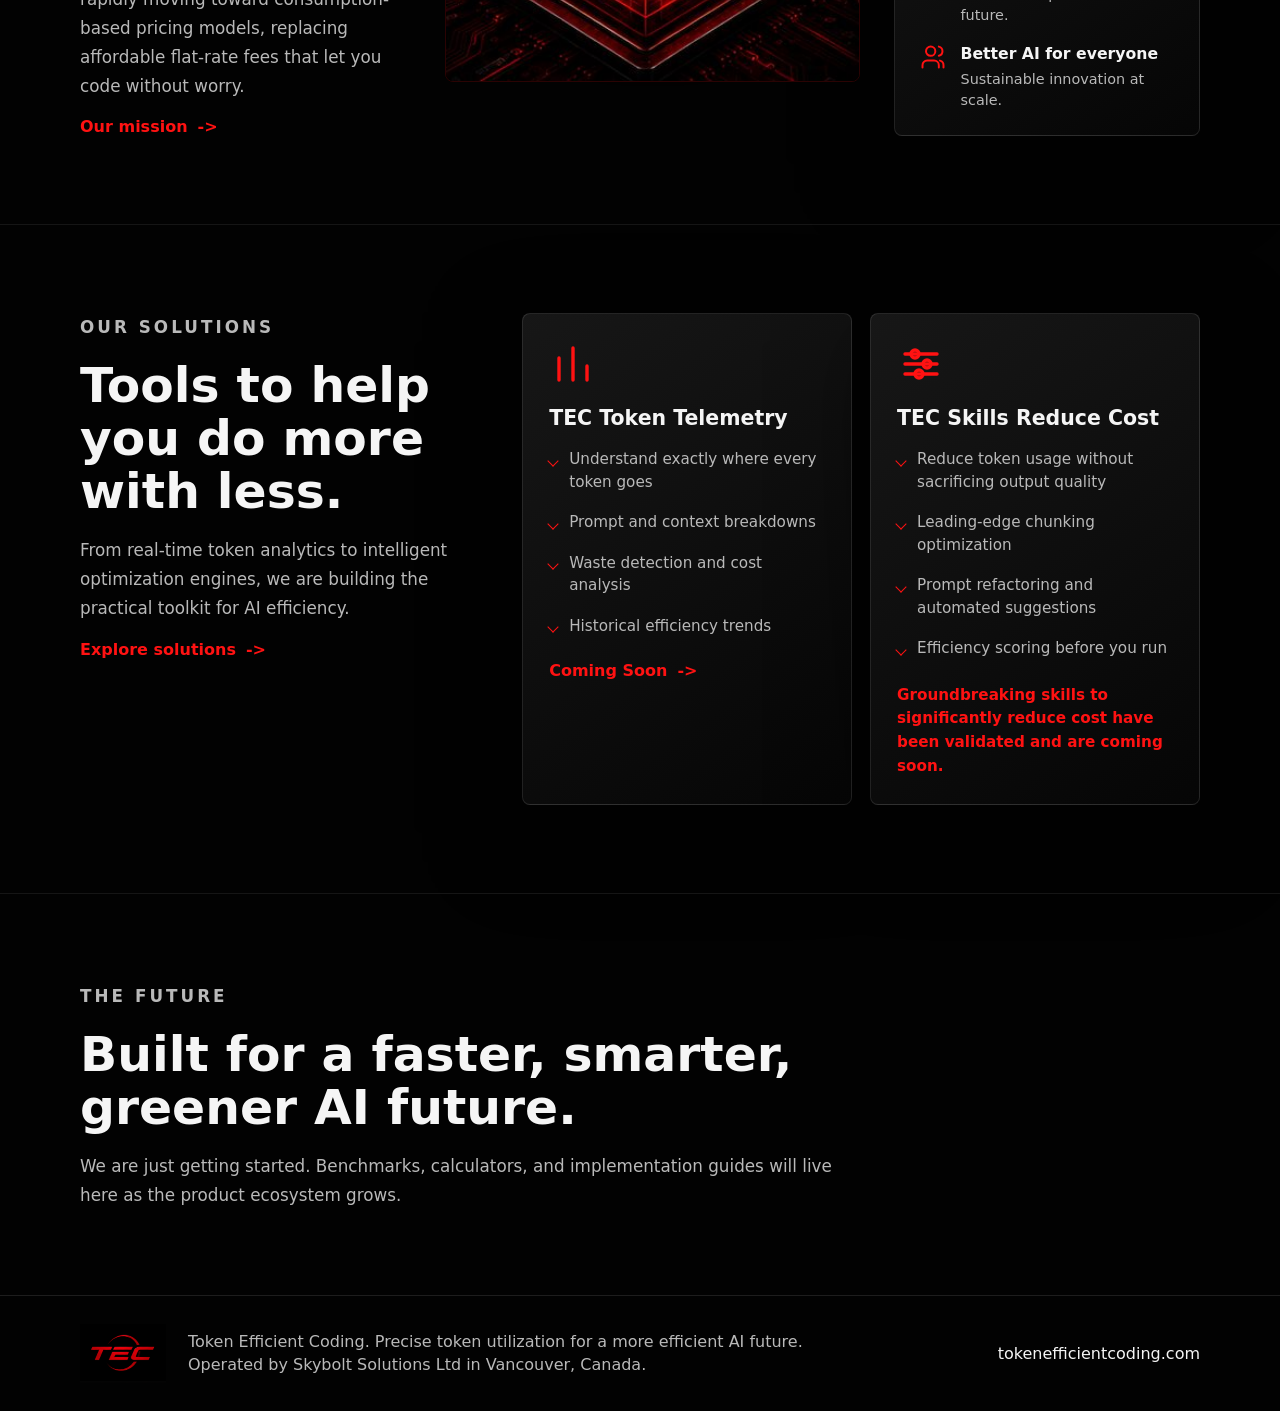
==== commit b9469117: "Fix custom domain spelling" ====
--- a/index.html
+++ b/index.html
@@ -228,7 +228,7 @@
           <p>Token Efficient Coding. Precise token utilization for a more efficient AI future.</p>
           <p>Operated by Skybolt Solutions Ltd in Vancouver, Canada.</p>
         </div>
-        <a href="https://tokeneffiencycoding.com">tokeneffiencycoding.com</a>
+        <a href="https://tokenefficientcoding.com">tokenefficientcoding.com</a>
       </div>
     </footer>
 
